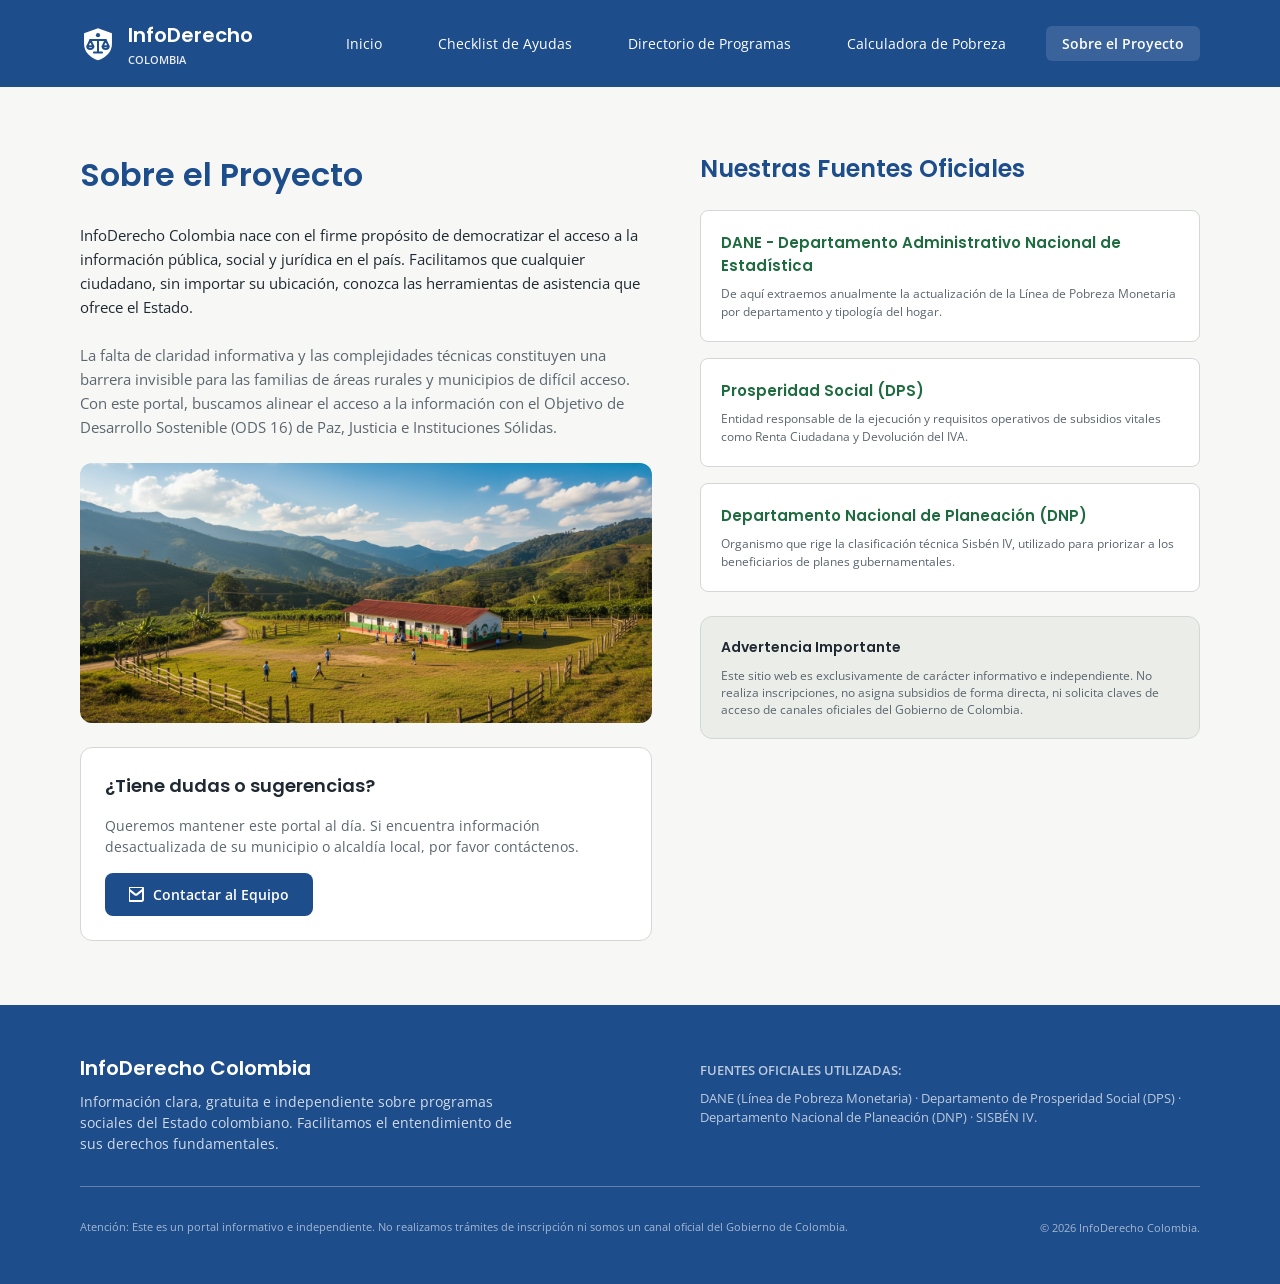
==== pages/acerca.html @ 77977ab5 "Versión inicial del sitio infoDerechoUni Co-Authored-By: Claude Opus 5.5 <noreply@anthropic.com>" ====
<!DOCTYPE html>
<html lang="es">
<head>
  <meta charset="UTF-8">
  <meta name="viewport" content="width=device-width, initial-scale=1">
  <title>Sobre el Proyecto | InfoDerecho Colombia</title>
  <link rel="icon" type="image/svg+xml" href="../assets/logo/favicon.svg">
  <meta name="theme-color" content="#1E4D8C">
  <link rel="preconnect" href="https://fonts.googleapis.com">
  <link rel="preconnect" href="https://fonts.gstatic.com" crossorigin>
  <link rel="stylesheet" href="../css/styles.css">
  <link rel="stylesheet" href="../css/pages.css">
</head>
<body>
  <header class="header">
    <div class="header__bar">
      <a class="logo" href="../index.html">
        <span class="logo__icon"><img src="../assets/logo/logo-mark.svg" alt=""></span>
        <span class="logo__text">
          <span class="logo__name">InfoDerecho</span>
          <span class="logo__sub">COLOMBIA</span>
        </span>
      </a>
      <button class="menu-btn" type="button" aria-label="Abrir menú" aria-expanded="false">
        <img src="../assets/icons/menu.svg" alt="">
      </button>
    </div>
    <nav class="nav" aria-label="Principal">
      <a class="nav__tab" href="../index.html">Inicio</a>
      <a class="nav__tab" href="checklist.html">Checklist de Ayudas</a>
      <a class="nav__tab" href="programas.html">Directorio de Programas</a>
      <a class="nav__tab" href="calculadora.html">Calculadora de Pobreza</a>
      <a class="nav__tab is-active" href="acerca.html" aria-current="page">Sobre el Proyecto</a>
    </nav>
  </header>

  <main>
    <div class="about">
      <div class="about__col">
        <div class="about__text">
          <h1>Sobre el Proyecto</h1>
          <p>InfoDerecho Colombia nace con el firme propósito de democratizar el acceso a la información pública, social y jurídica en el país. Facilitamos que cualquier ciudadano, sin importar su ubicación, conozca las herramientas de asistencia que ofrece el Estado.</p>
          <p>La falta de claridad informativa y las complejidades técnicas constituyen una barrera invisible para las familias de áreas rurales y municipios de difícil acceso. Con este portal, buscamos alinear el acceso a la información con el Objetivo de Desarrollo Sostenible (ODS 16) de Paz, Justicia e Instituciones Sólidas.</p>
        </div>

        <div class="about__image">
          <picture>
            <source media="(min-width: 960px)" srcset="../assets/img/rural-desktop.png">
            <img src="../assets/img/rural-mobile.png" alt="Escuela rural en un paisaje montañoso de Colombia" loading="lazy">
          </picture>
        </div>

        <section class="card contact">
          <h2>¿Tiene dudas o sugerencias?</h2>
          <p>Queremos mantener este portal al día. Si encuentra información desactualizada de su municipio o alcaldía local, por favor contáctenos.</p>
          <a class="btn" href="#"><img src="../assets/icons/mail.svg" alt=""><span>Contactar al Equipo</span></a>
        </section>
      </div>

      <div class="about__col about__col--side">
        <section class="sources">
          <h2>Nuestras Fuentes Oficiales</h2>
          <div class="sources__list">
          <article class="card source">
            <h3>DANE - Departamento Administrativo Nacional de Estadística</h3>
            <p>De aquí extraemos anualmente la actualización de la Línea de Pobreza Monetaria por departamento y tipología del hogar.</p>
          </article>
          <article class="card source">
            <h3>Prosperidad Social (DPS)</h3>
            <p>Entidad responsable de la ejecución y requisitos operativos de subsidios vitales como Renta Ciudadana y Devolución del IVA.</p>
          </article>
          <article class="card source">
            <h3>Departamento Nacional de Planeación (DNP)</h3>
            <p>Organismo que rige la clasificación técnica Sisbén IV, utilizado para priorizar a los beneficiarios de planes gubernamentales.</p>
          </article>
          </div>
        </section>

        <aside class="warning">
          <h3>Advertencia Importante</h3>
          <p>Este sitio web es exclusivamente de carácter informativo e independiente. No realiza inscripciones, no asigna subsidios de forma directa, ni solicita claves de acceso de canales oficiales del Gobierno de Colombia.</p>
        </aside>
      </div>
    </div>
  </main>

  <footer class="footer">
    <div class="footer__top">
      <div class="footer__brand">
        <p class="footer__brand-name">InfoDerecho Colombia</p>
        <p>Información clara, gratuita e independiente sobre programas sociales del Estado colombiano. Facilitamos el entendimiento de sus derechos fundamentales.</p>
      </div>
      <hr class="footer__rule footer__rule--mid">
      <div class="footer__sources">
        <p class="footer__sources-title">FUENTES OFICIALES UTILIZADAS:</p>
        <p>DANE (Línea de Pobreza Monetaria) · Departamento de Prosperidad Social (DPS) · Departamento Nacional de Planeación (DNP) · SISBÉN IV.</p>
      </div>
    </div>
    <hr class="footer__rule">
    <div class="footer__bottom">
      <p class="footer__legal">Atención: Este es un portal informativo e independiente. No realizamos trámites de inscripción ni somos un canal oficial del Gobierno de Colombia.</p>
      <p class="footer__copy">© 2026 InfoDerecho Colombia.</p>
    </div>
  </footer>

  <script src="../js/main.js"></script>
</body>
</html>
---- css/styles.css ----
@import url("https://fonts.googleapis.com/css2?family=Open+Sans:wght@400;600&family=Poppins:wght@600&display=swap");

/* ---------- Tokens (extraídos del Figma) ---------- */
:root {
  /* Paleta oficial, neutra y orientada a la acción */
  --blue: #1e4d8c;
  --blue-soft: #e6eef7;
  --amber: #8a5300;
  --amber-soft: #fdf1dc;
  --green: #1f6b40;
  --green-soft: #e7f3ec;
  --gray-state: #3e4c59;
  --gray-soft: #eef1f4;
  --error: #b3261e; /* solo para errores reales de formulario */
  --bg: #f7f8f5;
  --bg-alt: #ebeee8;
  --border: #d3d8d6;
  --field-border: #7b8794; /* bordes de campos: contraste >= 3:1 */
  --text: #1f2933;
  --muted: #5b6670;
  --white: #fff;

  --font-title: "Poppins", sans-serif;
  --font-body: "Open Sans", sans-serif;

  --gutter: 80px;
  --bp-desktop: 960px;
  --text-scale: 1; /* lo cambia el menú de Accesibilidad */
}

/* ---------- Base ---------- */
*,
*::before,
*::after {
  box-sizing: border-box;
}

body {
  margin: 0;
  background: var(--bg);
  color: var(--text);
  font-family: var(--font-body);
  font-size: calc(14px * var(--text-scale));
  line-height: normal;
  min-height: 100vh;
  display: flex;
  flex-direction: column;
}

main {
  flex: 1;
}

h1, h2, h3, p {
  margin: 0;
}

h1, h2, h3 {
  font-family: var(--font-title);
  font-weight: 600;
}

a {
  color: inherit;
  text-decoration: none;
}

img {
  display: block;
  max-width: 100%;
}

button,
input,
select {
  font: inherit;
  color: inherit;
}

.show-desktop { display: none; }
.d-only { display: none; }
.m-only { display: inline; }

/* ---------- Header ---------- */
.header {
  background: var(--blue);
  color: var(--white);
  padding: 16px;
  position: relative;
}

.header__bar {
  display: flex;
  align-items: center;
  justify-content: space-between;
}

.logo {
  display: flex;
  align-items: center;
  gap: 8px;
}

.logo__icon {
  width: 32px;
  height: 32px;
  display: flex;
  align-items: center;
  justify-content: center;
}

.logo__icon img {
  width: 32px;
  height: 32px;
}

.logo__text {
  display: flex;
  flex-direction: column;
  gap: 2px;
}

.logo__name {
  font-family: var(--font-title);
  font-weight: 600;
  font-size: calc(16px * var(--text-scale));
}

.logo__sub {
  font-size: calc(10px * var(--text-scale));
  opacity: 0.9;
}

.menu-btn {
  background: none;
  border: 1px solid var(--white);
  border-radius: 4px;
  padding: 8px;
  width: 36px;
  height: 36px;
  display: flex;
  align-items: center;
  justify-content: center;
  cursor: pointer;
}

.menu-btn img {
  width: 16px;
  height: 16px;
}

.nav {
  display: none;
  flex-direction: column;
  gap: 4px;
  padding-top: 12px;
}

.nav.is-open {
  display: flex;
}

.nav__tab {
  padding: 10px 16px;
  border-radius: 6px;
  font-size: calc(14px * var(--text-scale));
  color: var(--white);
}

.nav__tab:hover {
  background: rgba(255, 255, 255, 0.08);
}

.nav__tab.is-active {
  background: rgba(255, 255, 255, 0.12);
  font-weight: 600;
}

/* ---------- Buttons ---------- */
.btn {
  display: flex;
  align-items: center;
  justify-content: center;
  gap: 8px;
  padding: 12px 16px;
  border-radius: 8px;
  border: 0;
  background: var(--blue);
  color: var(--white);
  font-weight: 600;
  font-size: calc(14px * var(--text-scale));
  cursor: pointer;
  text-align: center;
  transition: filter 0.15s;
}

.btn:hover {
  filter: brightness(1.08);
}

.btn img {
  width: 14px;
  height: 14px;
}

.btn--outline {
  background: transparent;
  border: 1.5px solid var(--blue);
  color: var(--blue);
}

.btn--outline:hover {
  background: rgba(30, 77, 140, 0.08);
  filter: none;
}

.btn--mini {
  padding: 6px 12px;
  border-radius: 4px;
  font-size: calc(11px * var(--text-scale));
}

.btn--block {
  width: 100%;
}

/* ---------- Footer ---------- */
.footer {
  background: var(--blue);
  color: var(--white);
  padding: 20px;
  display: flex;
  flex-direction: column;
  gap: 16px;
}

.footer__brand .footer__brand-name {
  font-family: var(--font-title);
  font-weight: 600;
  font-size: calc(16px * var(--text-scale));
  opacity: 1;
  margin-top: 0;
}

.footer__brand p {
  font-size: calc(12px * var(--text-scale));
  opacity: 0.8;
  margin-top: 4px;
}

.footer__top {
  display: flex;
  flex-direction: column;
  gap: 16px;
}

.footer__rule {
  height: 1px;
  background: rgba(255, 255, 255, 0.3);
  border: 0;
  width: 100%;
  margin: 0;
}

.footer__sources-title {
  font-size: calc(11px * var(--text-scale));
  font-weight: 600;
}

.footer__sources p {
  font-size: calc(11px * var(--text-scale));
  opacity: 0.7;
  margin-top: 6px;
}

.footer__legal {
  font-size: calc(10px * var(--text-scale));
  line-height: 1.4;
  opacity: 0.6;
}

.footer__copy {
  display: none;
}

/* ---------- Cards / forms (compartido) ---------- */
.card {
  background: var(--white);
  border: 1px solid var(--border);
  border-radius: 8px;
}

.field {
  display: flex;
  flex-direction: column;
  gap: 6px;
}

.field__label {
  font-size: calc(12px * var(--text-scale));
  font-weight: 600;
}

.field__hint {
  font-size: calc(11px * var(--text-scale));
  color: var(--muted);
}

.control {
  display: flex;
  align-items: center;
  gap: 8px;
  width: 100%;
  background: var(--bg);
  border: 1px solid var(--field-border);
  border-radius: 6px;
  padding: 12px;
  font-size: calc(13px * var(--text-scale));
}

.control:focus-within {
  outline: 2px solid var(--blue);
  outline-offset: 1px;
}

.control input,
.control select {
  flex: 1;
  min-width: 0;
  border: 0;
  background: transparent;
  outline: 0;
  padding: 0;
  font-size: inherit;
}

.control select {
  appearance: none;
  -webkit-appearance: none;
  cursor: pointer;
}

.control__prefix {
  font-weight: 600;
  color: var(--muted);
}

.control--select {
  position: relative;
}

.control--select::after {
  content: "";
  width: 14px;
  height: 14px;
  background: url("../assets/icons/chevron-down.svg") center / contain no-repeat;
  pointer-events: none;
}

.notice {
  display: flex;
  gap: 10px;
  align-items: flex-start;
  background: var(--bg-alt);
  border-radius: 8px;
  padding: 12px;
  color: var(--muted);
  font-size: calc(11px * var(--text-scale));
  line-height: 1.4;
}

.notice img {
  width: 18px;
  height: 18px;
  flex-shrink: 0;
}

/* ================= DESKTOP ================= */
@media (min-width: 960px) {
  .show-desktop { display: block; }
  .d-only { display: inline; }
  .m-only { display: none; }

  .header {
    padding: 20px var(--gutter);
  }

  .header__bar {
    flex: 1;
  }

  .header {
    display: flex;
    align-items: center;
    justify-content: space-between;
  }

  .logo {
    gap: 12px;
  }

  .logo__icon {
    width: 36px;
    height: 36px;
  }

  .logo__icon img {
    width: 36px;
    height: 36px;
  }

  .logo__name {
    font-size: calc(20px * var(--text-scale));
  }

  .logo__sub {
    font-size: calc(11px * var(--text-scale));
    font-weight: 600;
  }

  .menu-btn {
    display: none;
  }

  .nav,
  .nav.is-open {
    display: flex;
    flex-direction: row;
    align-items: center;
    gap: 24px;
    padding-top: 0;
  }

  .nav__tab {
    padding: 8px 16px;
  }

  .footer {
    padding: 48px var(--gutter);
    gap: 32px;
  }

  .footer__top {
    flex-direction: row;
    justify-content: space-between;
    align-items: flex-start;
  }

  .footer__brand {
    width: 450px;
  }

  .footer__brand .footer__brand-name {
    font-size: calc(20px * var(--text-scale));
  }

  .footer__brand p {
    font-size: calc(14px * var(--text-scale));
    line-height: 1.5;
    margin-top: 8px;
  }

  .footer__sources {
    width: 500px;
  }

  .footer__sources-title {
    font-size: calc(12px * var(--text-scale));
  }

  .footer__sources p {
    font-size: calc(13px * var(--text-scale));
    line-height: 1.5;
    margin-top: 8px;
  }

  .footer__rule--mid {
    display: none;
  }

  .footer__bottom {
    display: flex;
    justify-content: space-between;
    align-items: center;
  }

  .footer__legal {
    width: 800px;
    font-size: calc(11px * var(--text-scale));
    line-height: 1.5;
  }

  .footer__copy {
    display: block;
    font-size: calc(11px * var(--text-scale));
    opacity: 0.6;
  }

  .btn {
    padding: 12px 24px;
  }

  .btn img {
    width: 16px;
    height: 16px;
  }

  .btn--mini {
    padding: 8px 16px;
    border-radius: 6px;
    font-size: calc(12px * var(--text-scale));
  }

  .control {
    padding: 14px;
    font-size: calc(14px * var(--text-scale));
  }

  .field {
    gap: 8px;
  }

  .field__label {
    font-size: calc(14px * var(--text-scale));
  }

  .notice {
    padding: 16px;
    gap: 12px;
    font-size: calc(12px * var(--text-scale));
    line-height: 1.5;
  }

  .notice img {
    width: 20px;
    height: 20px;
  }
}

/* ---------- Index de una sola página (todas las secciones) ---------- */
html {
  scroll-behavior: smooth;
}

.header--sticky {
  position: sticky;
  top: 0;
  z-index: 50;
}

.section {
  scroll-margin-top: 72px; /* alto aproximado del header fijo */
}

@media (min-width: 960px) {
  .section {
    scroll-margin-top: 80px;
  }
}

@media (prefers-reduced-motion: reduce) {
  html {
    scroll-behavior: auto;
  }
}

/* ---------- Menú de Accesibilidad ---------- */
.sr-only {
  position: absolute;
  width: 1px;
  height: 1px;
  margin: -1px;
  padding: 0;
  overflow: hidden;
  clip: rect(0, 0, 0, 0);
  white-space: nowrap;
  border: 0;
}

.a11y {
  position: absolute;
  top: 16px;
  right: 60px; /* a la izquierda del botón de menú móvil */
}

.a11y__toggle {
  display: flex;
  align-items: center;
  gap: 4px;
  height: 36px;
  padding: 0 8px;
  background: none;
  border: 1px solid var(--white);
  border-radius: 4px;
  color: var(--white);
  cursor: pointer;
}

.a11y__toggle:hover {
  background: rgba(255, 255, 255, 0.1);
}

.a11y__toggle svg {
  width: 20px;
  height: 20px;
  flex-shrink: 0;
}

.a11y__label {
  display: none;
  font-size: 13px;
  font-weight: 600;
}

.a11y__chevron {
  transition: transform 0.15s;
}

.a11y__toggle[aria-expanded="true"] .a11y__chevron {
  transform: rotate(180deg);
}

.a11y__menu {
  position: absolute;
  right: 0;
  top: calc(100% + 12px);
  z-index: 60;
  min-width: 230px;
  padding: 8px 0;
  background: #1f2933;
  color: var(--white);
  border-radius: 6px;
  box-shadow: 0 8px 24px rgba(0, 0, 0, 0.25);
}

.a11y__menu[hidden] {
  display: none;
}

.a11y__menu::before {
  content: "";
  position: absolute;
  top: -6px;
  right: 20px;
  width: 12px;
  height: 12px;
  background: #1f2933;
  transform: rotate(45deg);
}

.a11y__item {
  position: relative;
  display: flex;
  align-items: center;
  gap: 12px;
  width: 100%;
  padding: 12px 20px;
  background: none;
  border: 0;
  color: inherit;
  font-size: 15px;
  text-align: left;
  cursor: pointer;
}

.a11y__item svg {
  width: 22px;
  height: 22px;
  flex-shrink: 0;
}

.a11y__item:hover {
  background: rgba(255, 255, 255, 0.1);
}

.a11y__item:focus-visible,
.a11y__toggle:focus-visible {
  outline: 2px dashed var(--white);
  outline-offset: 2px;
}

.a11y__item[aria-disabled="true"] {
  opacity: 0.4;
  cursor: not-allowed;
}

.a11y__item[aria-pressed="true"] {
  font-weight: 600;
}

.a11y__item[aria-pressed="true"]::after {
  content: "\2713";
  margin-left: auto;
}

@media (min-width: 480px) {
  .a11y__label {
    display: inline;
  }
  .a11y__toggle {
    padding: 0 12px;
  }
}

@media (min-width: 960px) {
  .header {
    gap: 24px;
  }
  .a11y {
    position: relative;
    top: auto;
    right: auto;
    margin-left: 24px;
  }
  .a11y__toggle {
    border-radius: 999px;
    padding: 0 16px;
  }
  .a11y__label {
    font-size: 14px;
  }
}

/* ---------- Alto contraste ---------- */
html.high-contrast {
  --bg: #000;
  --bg-alt: #000;
  --border: #fff;
  --text: #fff;
  --muted: #fff;
  --blue: #ffd400;
  --amber: #ffd400;
  --green: #ffd400;
  --green-soft: #000;
  --blue-soft: #000;
  --amber-soft: #000;
  --gray-soft: #000;
  --gray-state: #fff;
  --field-border: #fff;
  --white: #000;
}

.high-contrast .header,
.high-contrast .hero,
.high-contrast .search,
.high-contrast .footer {
  background: #000;
  color: #fff;
}

.high-contrast .header {
  border-bottom: 2px solid #fff;
}

.high-contrast .footer,
.high-contrast .hero,
.high-contrast .search {
  border-top: 2px solid #fff;
}

.high-contrast .nav__tab,
.high-contrast .a11y__toggle,
.high-contrast .menu-btn {
  color: #fff;
  border-color: #fff;
}

.high-contrast .nav__tab.is-active {
  background: transparent;
  text-decoration: underline;
  text-underline-offset: 6px;
  text-decoration-thickness: 2px;
}

.high-contrast .trust,
.high-contrast .result--warn,
.high-contrast .program__req,
.high-contrast .notice,
.high-contrast .warning {
  background: #000;
  border: 1px solid #fff;
}

.high-contrast .result--warn {
  border: 1.5px solid #ffd400;
}

.high-contrast .a11y__menu {
  background: #000;
  color: #fff;
  border: 2px solid #fff;
}

.high-contrast .a11y__menu::before {
  background: #000;
  border-top: 2px solid #fff;
  border-left: 2px solid #fff;
}

.high-contrast .a11y__item:hover,
.high-contrast .a11y__toggle:hover {
  background: #333;
}

.high-contrast .progress__track {
  background: #555;
}

.high-contrast .chip.is-active {
  color: #000;
}

.high-contrast img[src*="icons/"],
.high-contrast .control--select::after {
  filter: brightness(0) invert(1);
}

.high-contrast .btn img {
  filter: brightness(0);
}

.high-contrast .hero .btn {
  background: #ffd400;
  color: #000;
}

.high-contrast .btn--outline {
  color: #ffd400;
  border-color: #ffd400;
}

.high-contrast :focus-visible {
  outline: 3px solid #ffd400;
  outline-offset: 2px;
}
---- css/pages.css ----
/* Estilos específicos de cada pantalla. Mobile first; desktop a partir de 960px. */

/* ---------- Inicio ---------- */
.hero {
  background: var(--blue);
  color: var(--white);
  padding: 20px;
  display: flex;
  flex-direction: column;
  gap: 16px;
}

.hero__content {
  display: flex;
  flex-direction: column;
  gap: 16px;
}

/* Sobre el fondo azul, el botón principal se invierte: blanco con texto azul */
.hero .btn {
  background: var(--white);
  color: var(--blue);
}

.form__grid {
  display: flex;
  flex-direction: column;
  gap: 16px;
}

.hero h1 {
  font-size: calc(24px * var(--text-scale));
  line-height: 1.2;
}

.hero p {
  font-size: calc(14px * var(--text-scale));
  line-height: 1.5;
  opacity: 0.9;
}

.hero__image-box {
  height: 160px;
  margin: 0 -20px -20px;
}

.hero__image-box img {
  width: 100%;
  height: 100%;
  object-fit: cover;
}

.shortcuts {
  display: flex;
  flex-direction: column;
  gap: 12px;
  padding: 16px;
}

.shortcuts h2,
.features h2 {
  font-size: calc(16px * var(--text-scale));
}

.features {
  display: flex;
  flex-direction: column;
  gap: 16px;
  padding: 16px;
}

.features__row {
  display: flex;
  flex-direction: column;
  gap: 16px;
}

.feature {
  display: grid;
  grid-template-columns: 24px 1fr;
  column-gap: 12px;
  row-gap: 4px;
  align-items: start;
  padding: 12px;
}

.feature__head {
  display: contents;
}

.feature h3 {
  grid-column: 2;
}

.feature p {
  grid-column: 2;
}

.feature__icon {
  grid-row: 1 / 3;
  width: 24px;
  height: 24px;
  flex-shrink: 0;
  display: flex;
  align-items: center;
  justify-content: center;
}

.feature__icon img {
  width: 22px;
  height: 22px;
}

.feature h3 {
  font-size: calc(14px * var(--text-scale));
}

.feature p {
  font-size: calc(12px * var(--text-scale));
  color: var(--muted);
}

.trust {
  background: var(--bg-alt);
  display: flex;
  gap: 12px;
  align-items: center;
  padding: 16px;
}

.trust__icon {
  width: 32px;
  height: 32px;
  flex-shrink: 0;
}

.trust__icon img {
  width: 29px;
  height: 29px;
}

.trust h3 {
  font-size: calc(12px * var(--text-scale));
  color: var(--blue);
}

.trust p {
  font-size: calc(11px * var(--text-scale));
  color: var(--muted);
  margin-top: 2px;
}

/* ---------- Checklist / Calculadora (layout común) ---------- */
.page {
  display: flex;
  flex-direction: column;
  gap: 20px;
  padding: 16px;
}

.page__intro h1 {
  font-size: calc(18px * var(--text-scale));
  color: var(--blue);
}

.page__intro p {
  font-size: calc(13px * var(--text-scale));
  line-height: 1.4;
  color: var(--muted);
  margin-top: 8px;
}

.page__card {
  display: flex;
  flex-direction: column;
  gap: 20px;
  width: 100%;
}

.divider {
  display: none;
}

.btn--next img {
  order: -1;
}

.progress {
  display: flex;
  flex-direction: column;
  gap: 8px;
}

.progress__row {
  display: flex;
  justify-content: space-between;
  font-size: calc(12px * var(--text-scale));
  color: var(--muted);
}

.progress__row strong {
  color: var(--green);
  font-weight: 600;
}

.progress__track {
  height: 8px;
  border-radius: 4px;
  background: var(--border);
  overflow: hidden;
}

.progress__fill {
  height: 100%;
  background: var(--green);
  width: 50%;
}

.form {
  padding: 16px;
  display: flex;
  flex-direction: column;
  gap: 16px;
}

.form__title {
  font-size: calc(14px * var(--text-scale));
}

.form__actions {
  display: flex;
  flex-direction: column;
  gap: 10px;
}

.form__actions .btn--next {
  order: -1;
}

.result {
  background: var(--green-soft);
  border: 1.5px solid var(--green);
  border-radius: 8px;
  padding: 16px;
  display: flex;
  flex-direction: column;
  gap: 14px;
}

.result[hidden] {
  display: none;
}

.result--warn {
  background: var(--amber-soft);
  border-color: var(--amber);
}

.result--warn .result__title,
.result--warn .result__amount {
  color: var(--amber);
}

.result__header {
  display: flex;
  align-items: center;
  gap: 8px;
}

.result__header img {
  width: 18px;
  height: 18px;
}

.result__title {
  font-size: calc(14px * var(--text-scale));
  color: var(--green);
}

.result__label {
  font-size: calc(12px * var(--text-scale));
  color: var(--muted);
}

.result__amount {
  font-family: var(--font-title);
  font-weight: 600;
  font-size: calc(28px * var(--text-scale));
  color: var(--green);
  margin-top: 4px;
}

.result__rule {
  height: 1px;
  background: var(--border);
  border: 0;
  margin: 0;
}

.result__msg h3 {
  font-size: calc(13px * var(--text-scale));
}

.result__msg p {
  font-size: calc(12px * var(--text-scale));
  line-height: 1.4;
  color: var(--muted);
  margin-top: 6px;
}

.result__list {
  margin: 0;
  padding-left: 18px;
  font-size: calc(12px * var(--text-scale));
  line-height: 1.6;
  color: var(--text);
}

/* ---------- Directorio ---------- */
.search {
  background: var(--blue);
  color: var(--white);
  padding: 16px;
  display: flex;
  flex-direction: column;
  gap: 12px;
}

.search h1 {
  font-size: calc(18px * var(--text-scale));
}

.search__controls {
  display: flex;
  flex-direction: column;
  gap: 12px;
}

.search__intro {
  display: none;
  font-size: calc(15px * var(--text-scale));
  opacity: 0.9;
}

.search__bar {
  display: flex;
  align-items: center;
  gap: 8px;
  background: var(--white);
  color: var(--text);
  border-radius: 6px;
  padding: 12px;
}

.search__bar img {
  width: 16px;
  height: 16px;
  flex-shrink: 0;
}

.search__bar input {
  flex: 1;
  min-width: 0;
  border: 0;
  outline: 0;
  background: transparent;
  font-size: calc(13px * var(--text-scale));
}

.chips {
  display: flex;
  gap: 8px;
  overflow-x: auto;
}

.chip {
  flex-shrink: 0;
  border: 1px solid var(--border);
  background: var(--white);
  color: var(--text);
  border-radius: 16px;
  padding: 6px 12px;
  font-size: calc(11px * var(--text-scale));
  cursor: pointer;
  white-space: nowrap;
}

.chip.is-active {
  background: var(--green);
  border-color: var(--green);
  color: var(--white);
  font-weight: 600;
}

.programs {
  display: flex;
  flex-direction: column;
  gap: 14px;
  padding: 16px;
}

.program {
  display: flex;
  flex-direction: column;
  gap: 10px;
  padding: 14px;
  border-radius: 10px;
  align-self: start;
  width: 100%;
}

.program[hidden] {
  display: none;
}

.program h2 {
  font-size: calc(14px * var(--text-scale));
  color: var(--blue);
}

.program__entity {
  font-size: calc(11px * var(--text-scale));
  font-weight: 600;
  color: var(--green);
  text-transform: uppercase;
  margin-top: 2px;
}

.program__desc {
  font-size: calc(12px * var(--text-scale));
  line-height: 1.4;
}

.program__req {
  display: flex;
  gap: 8px;
  align-items: flex-start;
  background: var(--bg);
  border-radius: 6px;
  padding: 8px;
  font-size: calc(11px * var(--text-scale));
  color: var(--muted);
}

.program__req img {
  width: 14px;
  height: 14px;
  flex-shrink: 0;
}

.program__actions {
  display: flex;
  align-items: center;
  justify-content: space-between;
  padding-top: 4px;
  font-size: calc(11px * var(--text-scale));
  color: var(--muted);
}

.programs__empty {
  font-size: calc(13px * var(--text-scale));
  color: var(--muted);
  text-align: center;
  padding: 24px 0;
}

/* ---------- Acerca de ---------- */
.about {
  display: flex;
  flex-direction: column;
  gap: 20px;
  padding: 16px;
}

.about__col {
  display: contents;
}

.about__text { order: 1; display: flex; flex-direction: column; gap: 12px; }
.about__image { order: 2; }
.sources { order: 3; }
.warning { order: 4; }
.contact { order: 5; }

.about h1 {
  font-size: calc(18px * var(--text-scale));
  color: var(--blue);
}

.about__text p {
  font-size: calc(13px * var(--text-scale));
  line-height: 1.5;
}

.about__text p + p {
  color: var(--muted);
  margin-top: 12px;
}

.about__image {
  height: 140px;
  border-radius: 8px;
  overflow: hidden;
}

.about__image img {
  width: 100%;
  height: 100%;
  object-fit: cover;
}

.sources h2 {
  font-size: calc(16px * var(--text-scale));
  color: var(--blue);
}

.sources__list {
  display: flex;
  flex-direction: column;
  gap: 12px;
  margin-top: 12px;
}

.source {
  padding: 12px;
  display: flex;
  flex-direction: column;
  gap: 6px;
}

.source h3 {
  font-size: calc(12px * var(--text-scale));
  color: var(--green);
}

.source p {
  font-size: calc(11px * var(--text-scale));
  line-height: 1.4;
  color: var(--muted);
}

.warning {
  background: var(--bg-alt);
  border: 1px solid var(--border);
  border-radius: 8px;
  padding: 14px;
  display: flex;
  flex-direction: column;
  gap: 8px;
}

.warning h3 {
  font-size: calc(13px * var(--text-scale));
}

.warning p {
  font-size: calc(12px * var(--text-scale));
  line-height: 1.4;
  color: var(--muted);
}

.contact {
  padding: 16px;
  display: flex;
  flex-direction: column;
  gap: 10px;
}

.contact h2 {
  font-size: calc(14px * var(--text-scale));
}

.contact p {
  font-size: calc(12px * var(--text-scale));
  color: var(--muted);
}

/* ================= DESKTOP ================= */
@media (min-width: 960px) {
  /* Inicio */
  .hero {
    flex-direction: row;
    align-items: center;
    gap: 48px;
    padding: 64px var(--gutter);
  }

  .hero__content {
    flex: 1;
    display: flex;
    flex-direction: column;
    gap: 24px;
  }

  .hero h1 {
    font-size: calc(40px * var(--text-scale));
  }

  .hero p {
    font-size: calc(18px * var(--text-scale));
    line-height: 1.6;
  }

  .hero__ctas {
    display: flex;
    gap: 12px;
  }

  .hero__ctas .btn {
    padding: 14px 20px;
    white-space: nowrap;
  }

  .hero__ctas .btn {
    font-size: calc(15px * var(--text-scale));
    gap: 10px;
  }

  .hero__ctas .btn img {
    width: 16px;
    height: 16px;
  }

  .hero__image-box {
    flex-shrink: 0;
    width: 400px;
    height: 222px;
    margin: 0;
    border-radius: 12px;
    overflow: hidden;
  }

  .shortcuts {
    display: none;
  }

  .hero__image-box img {
    width: 100%;
    height: 100%;
    object-fit: cover;
  }

  .features {
    padding: 80px var(--gutter);
    gap: 40px;
  }

  .features h2 {
    font-size: calc(28px * var(--text-scale));
    text-align: center;
  }

  .features__row {
    flex-direction: row;
    gap: 24px;
  }

  .feature {
    display: flex;
    flex: 1;
    flex-direction: column;
    gap: 16px;
    padding: 24px;
    border-radius: 12px;
  }

  .feature__head {
    display: flex;
    align-items: center;
    gap: 12px;
  }

  .feature h3,
  .feature p {
    grid-column: auto;
  }

  .feature__icon {
    grid-row: auto;
    width: auto;
    height: auto;
    padding: 12px;
    border-radius: 8px;
    background: var(--green-soft);
  }

  .feature__icon img {
    width: 24px;
    height: 24px;
  }

  .feature h3 {
    font-size: calc(18px * var(--text-scale));
  }

  .feature p {
    font-size: calc(14px * var(--text-scale));
    line-height: 1.6;
    margin-top: 0;
  }

  .trust {
    background: var(--bg-alt);
    padding: 32px var(--gutter);
    gap: 24px;
  }

  .trust__icon {
    width: 40px;
    height: 40px;
    display: flex;
    align-items: center;
    justify-content: center;
  }

  .trust__icon img {
    width: 32px;
    height: 32px;
  }

  .trust h3 {
    font-size: calc(16px * var(--text-scale));
  }

  .trust p {
    font-size: calc(13px * var(--text-scale));
    margin-top: 4px;
  }

  /* Checklist / Calculadora */
  .page {
    align-items: center;
    padding: 64px var(--gutter);
    gap: 32px;
  }

  .page__intro {
    width: 720px;
    max-width: 100%;
    text-align: center;
  }

  .page__intro h1 {
    font-size: calc(32px * var(--text-scale));
  }

  .page__intro p {
    font-size: calc(15px * var(--text-scale));
    line-height: 1.6;
    margin-top: 12px;
  }

  .page__card {
    width: 720px;
    max-width: 100%;
    padding: 40px;
    border-radius: 12px;
    gap: 24px;
    background: var(--white);
    border: 1px solid var(--border);
  }

  .page__card .form {
    background: none;
    border: 0;
    border-radius: 0;
  }

  .form__title--step {
    display: none;
  }

  .field__hint {
    display: none;
  }

  .btn--next img {
    order: 0;
  }

  .progress {
    gap: 10px;
  }

  .progress__row {
    font-size: calc(14px * var(--text-scale));
  }

  .progress__track {
    height: 10px;
    border-radius: 5px;
    background: var(--bg-alt);
  }

  .divider {
    display: block;
    height: 1px;
    background: var(--border);
    border: 0;
    margin: 0;
    width: 100%;
  }

  .form {
    padding: 0;
    gap: 24px;
  }

  .form__title {
    font-size: calc(18px * var(--text-scale));
  }

  .form__grid {
    display: grid;
    grid-template-columns: 1fr 1fr;
    gap: 24px;
  }

  .form__actions {
    flex-direction: row;
    justify-content: flex-end;
    gap: 16px;
  }

  .form__actions .btn--next {
    order: 0;
  }

  .form__actions .btn {
    padding: 12px 24px;
  }

  .result {
    gap: 16px;
    padding: 24px;
  }

  .result__header img {
    width: 20px;
    height: 20px;
  }

  .result__header {
    gap: 10px;
  }

  .result__title {
    font-size: calc(15px * var(--text-scale));
  }

  .result__label {
    font-size: calc(13px * var(--text-scale));
  }

  .result__msg h3 {
    font-size: calc(14px * var(--text-scale));
  }

  .result__msg p {
    font-size: calc(13px * var(--text-scale));
    line-height: 1.5;
  }

  .result__msg {
    display: flex;
    flex-direction: column;
    gap: 8px;
  }

  .result__msg p {
    margin-top: 0;
  }

  /* Directorio */
  .search {
    padding: 48px var(--gutter);
    gap: 20px;
  }

  .search h1 {
    font-size: calc(32px * var(--text-scale));
  }

  .search__controls {
  display: flex;
  flex-direction: column;
  gap: 12px;
}

.search__intro {
    display: block;
    margin-top: -12px;
  }

  .search__controls {
    flex-direction: row;
    align-items: center;
    gap: 16px;
  }

  .program__entity {
    text-transform: none;
  }

  .search__bar {
    flex: 1;
    border-radius: 8px;
    padding: 14px;
    gap: 12px;
  }

  .search__bar img {
    width: 18px;
    height: 18px;
  }

  .search__bar input {
    font-size: calc(14px * var(--text-scale));
  }

  .chips {
    overflow: visible;
  }

  .chip {
    padding: 12px 20px;
    border-radius: 20px;
    font-size: calc(13px * var(--text-scale));
  }

  .programs {
    display: grid;
    grid-template-columns: repeat(3, minmax(0, 1fr));
    gap: 24px;
    padding: 48px var(--gutter);
    align-items: start;
  }

  .programs__empty {
    grid-column: 1 / -1;
  }

  .program {
    padding: 24px;
    gap: 16px;
    border-radius: 12px;
  }

  .program h2 {
    font-size: calc(16px * var(--text-scale));
  }

  .program__entity {
    margin-top: 6px;
  }

  .program__desc {
    font-size: calc(13px * var(--text-scale));
    line-height: 1.5;
  }

  .program__req {
    padding: 12px;
    gap: 10px;
    border-radius: 8px;
    font-size: calc(12px * var(--text-scale));
    line-height: 1.4;
  }

  .program__req img {
    width: 16px;
    height: 16px;
  }

  .program__actions {
    padding-top: 8px;
    font-size: calc(12px * var(--text-scale));
  }

  /* Acerca de */
  .about {
    flex-direction: row;
    align-items: flex-start;
    gap: 48px;
    padding: 64px var(--gutter);
  }

  .about__col {
    display: flex;
    flex-direction: column;
    flex: 1;
    min-width: 0;
    gap: 24px;
  }

  .about__text,
  .about__image,
  .sources,
  .warning,
  .contact {
    order: 0;
  }

  .about__col--side {
    flex: none;
    width: 500px;
  }

  .about h1 {
    font-size: calc(32px * var(--text-scale));
  }

  .about__text {
    gap: 24px;
  }

  .about__text p {
    font-size: calc(15px * var(--text-scale));
    line-height: 1.6;
  }

  .about__text p + p {
    margin-top: 0;
  }

  .about__image {
    height: 260px;
    border-radius: 12px;
  }

  .sources h2 {
    font-size: calc(24px * var(--text-scale));
  }

  .sources__list {
    gap: 16px;
    margin-top: 24px;
  }

  .source {
    padding: 20px;
    gap: 8px;
  }

  .source h3 {
    font-size: calc(15px * var(--text-scale));
  }

  .source p {
    font-size: calc(12px * var(--text-scale));
    line-height: 1.5;
  }

  .warning {
    padding: 20px;
    border-radius: 12px;
    gap: 10px;
  }

  .warning h3 {
    font-size: calc(14px * var(--text-scale));
  }

  .contact {
    padding: 24px;
    border-radius: 12px;
    gap: 16px;
  }

  .contact h2 {
    font-size: calc(18px * var(--text-scale));
  }

  .contact p {
    font-size: calc(14px * var(--text-scale));
    line-height: 1.5;
  }

  .contact .btn {
    align-self: flex-start;
    padding: 12px 24px;
  }
}
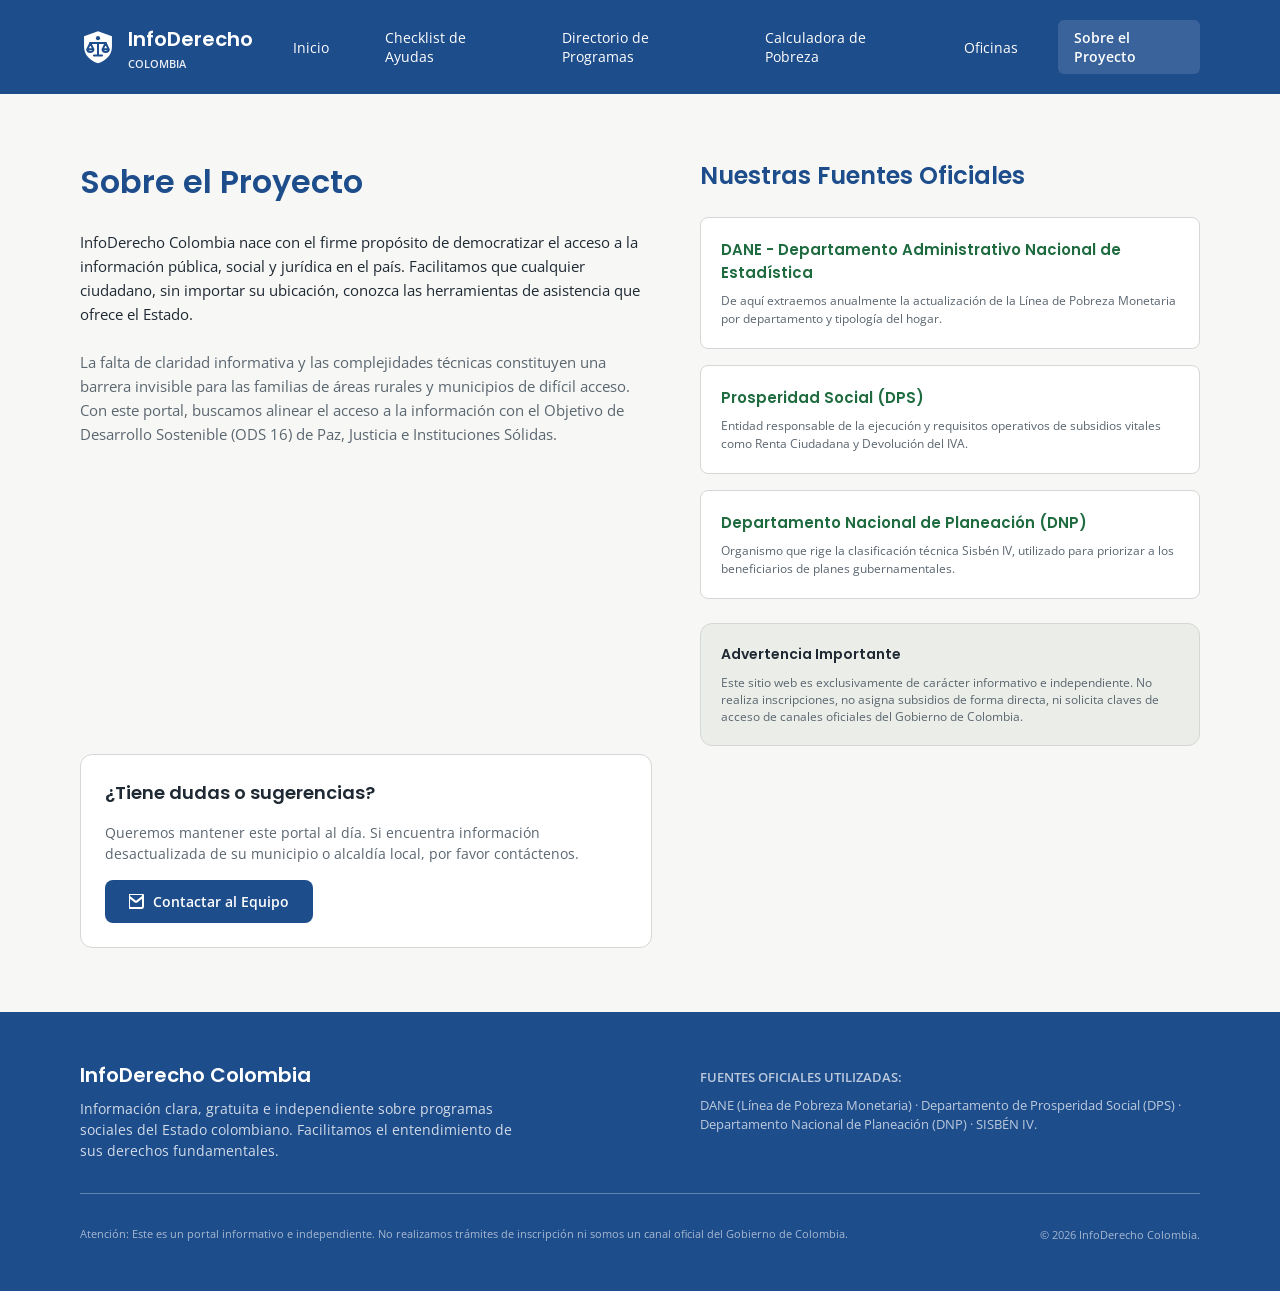
==== commit a66e5b77: "Agregar mapa de oficinas de atención y limpiar main.js - Nueva página pages/oficinas.html con Google" ====
--- a/pages/acerca.html
+++ b/pages/acerca.html
@@ -30,6 +30,7 @@
       <a class="nav__tab" href="checklist.html">Checklist de Ayudas</a>
       <a class="nav__tab" href="programas.html">Directorio de Programas</a>
       <a class="nav__tab" href="calculadora.html">Calculadora de Pobreza</a>
+      <a class="nav__tab" href="oficinas.html">Oficinas</a>
       <a class="nav__tab is-active" href="acerca.html" aria-current="page">Sobre el Proyecto</a>
     </nav>
   </header>
--- a/css/pages.css
+++ b/css/pages.css
@@ -1081,3 +1081,199 @@
     padding: 12px 24px;
   }
 }
+
+/* ---------- Oficinas de atención ---------- */
+.offices {
+  display: flex;
+  flex-direction: column;
+  gap: 16px;
+  padding: 16px;
+}
+
+.offices__map {
+  overflow: hidden;
+  border-radius: 10px;
+}
+
+.offices__map iframe {
+  display: block;
+  width: 100%;
+  height: 320px;
+  border: 0;
+}
+
+.offices__map-label {
+  padding: 10px 14px;
+  font-size: calc(12px * var(--text-scale));
+  font-weight: 600;
+  color: var(--blue);
+  border-top: 1px solid var(--border);
+}
+
+.offices__side {
+  display: flex;
+  flex-direction: column;
+  gap: 16px;
+  min-width: 0;
+}
+
+.offices__finder {
+  display: flex;
+  flex-direction: column;
+  gap: 12px;
+  padding: 14px;
+  border-radius: 10px;
+}
+
+.offices__finder h2 {
+  font-size: calc(15px * var(--text-scale));
+  color: var(--blue);
+}
+
+.offices__finder > p {
+  font-size: calc(12px * var(--text-scale));
+  line-height: 1.4;
+  color: var(--muted);
+}
+
+.offices__list {
+  list-style: none;
+  margin: 0;
+  padding: 0;
+  display: flex;
+  flex-direction: column;
+  gap: 12px;
+}
+
+.office {
+  display: flex;
+  flex-direction: column;
+  gap: 8px;
+  padding: 14px;
+  border-radius: 10px;
+}
+
+.office[hidden] {
+  display: none;
+}
+
+.office.is-selected {
+  border-color: var(--blue);
+  box-shadow: inset 0 0 0 1px var(--blue);
+}
+
+.office h2 {
+  font-size: calc(14px * var(--text-scale));
+  color: var(--blue);
+}
+
+.office__entity {
+  font-size: calc(11px * var(--text-scale));
+  font-weight: 600;
+  color: var(--green);
+}
+
+.office__line {
+  display: flex;
+  gap: 8px;
+  align-items: flex-start;
+  font-size: calc(12px * var(--text-scale));
+  line-height: 1.4;
+}
+
+.office__line img {
+  width: 14px;
+  height: 14px;
+  flex-shrink: 0;
+  margin-top: 2px;
+}
+
+.office__meta {
+  font-size: calc(11px * var(--text-scale));
+  line-height: 1.4;
+  color: var(--muted);
+}
+
+.office__actions {
+  display: flex;
+  flex-wrap: wrap;
+  gap: 8px;
+  padding-top: 4px;
+}
+
+.high-contrast .office.is-selected {
+  border-color: #ffd400;
+  box-shadow: inset 0 0 0 1px #ffd400;
+}
+
+.high-contrast .offices__map-label,
+.high-contrast .offices__finder h2,
+.high-contrast .office h2 {
+  color: #fff;
+}
+
+@media (min-width: 960px) {
+  .offices {
+    display: grid;
+    grid-template-columns: minmax(0, 1fr) minmax(0, 1.4fr);
+    gap: 32px;
+    padding: 48px var(--gutter);
+    align-items: start;
+  }
+
+  .offices__map {
+    grid-column: 2;
+    grid-row: 1;
+    position: sticky;
+    top: 24px;
+    border-radius: 12px;
+  }
+
+  .offices__map iframe {
+    height: 560px;
+  }
+
+  .offices__map-label {
+    padding: 14px 20px;
+    font-size: calc(13px * var(--text-scale));
+  }
+
+  .offices__side {
+    grid-column: 1;
+    grid-row: 1;
+    gap: 24px;
+  }
+
+  .offices__finder {
+    padding: 24px;
+    gap: 16px;
+    border-radius: 12px;
+  }
+
+  .offices__finder h2 {
+    font-size: calc(18px * var(--text-scale));
+  }
+
+  .offices__finder > p {
+    font-size: calc(13px * var(--text-scale));
+  }
+
+  .office {
+    padding: 20px;
+    gap: 10px;
+    border-radius: 12px;
+  }
+
+  .office h2 {
+    font-size: calc(16px * var(--text-scale));
+  }
+
+  .office__entity,
+  .office__meta {
+    font-size: calc(12px * var(--text-scale));
+  }
+
+  .office__line {
+    font-size: calc(13px * var(--text-scale));
+  }
+}
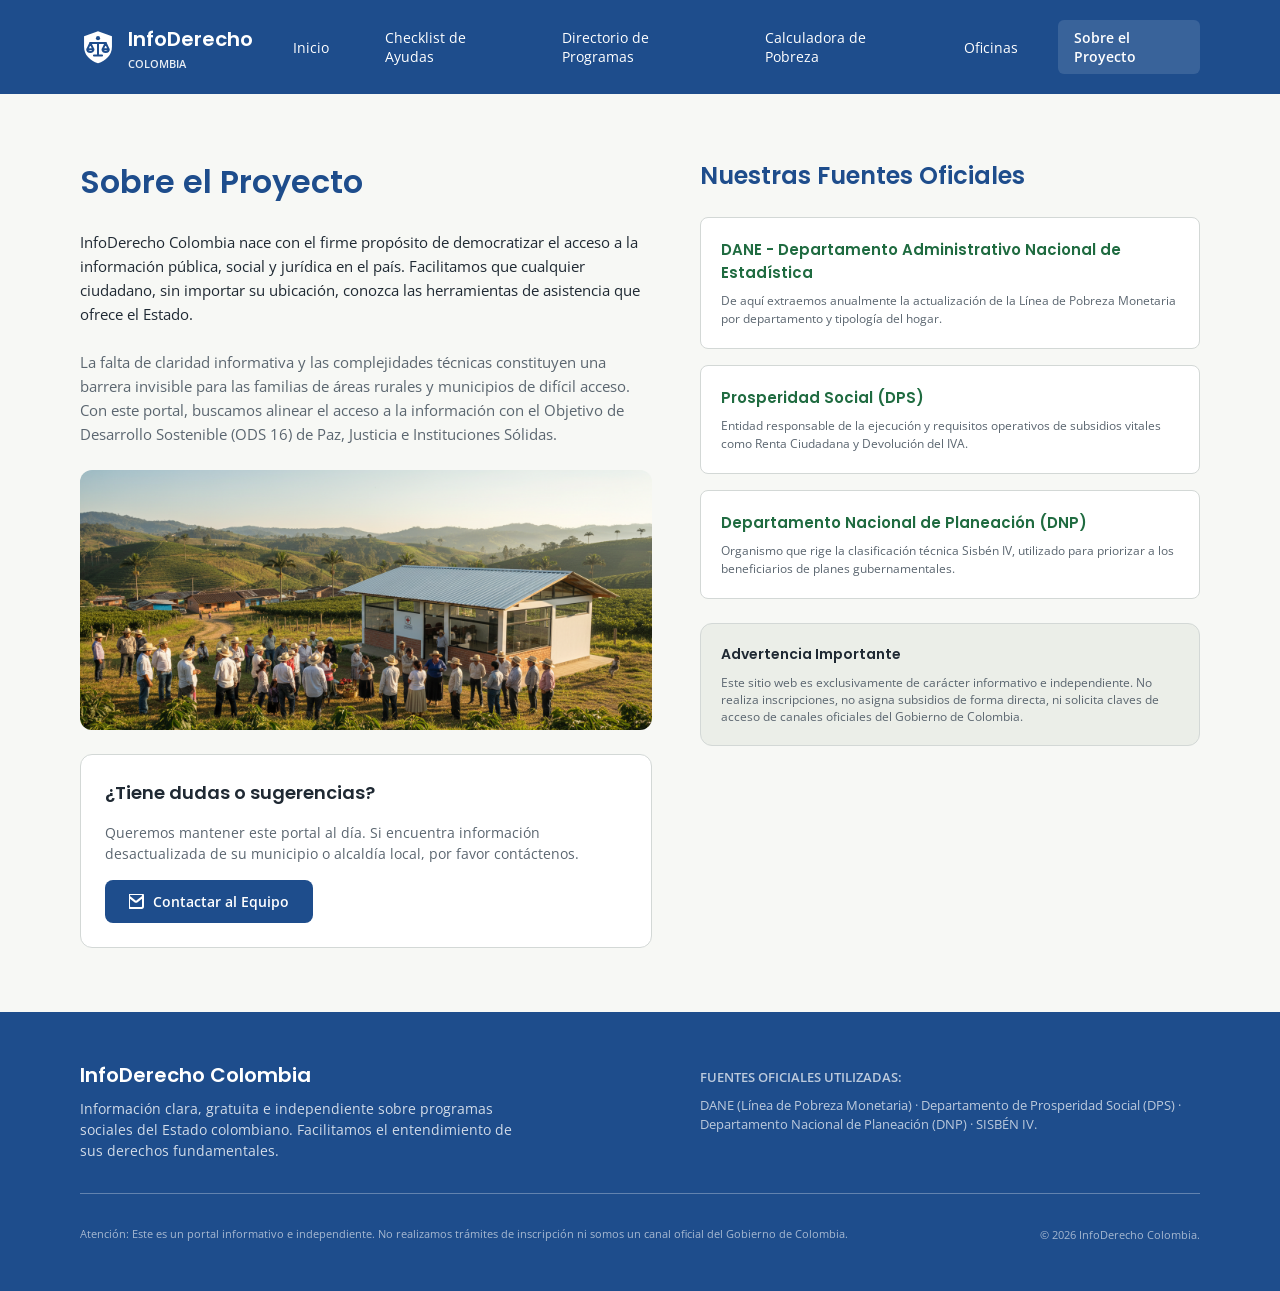
==== commit 8ad9115c: "Agregar validaciones de formularios Valida ingresos, selects y municipio en calculadora, checklist y" ====
--- a/pages/acerca.html
+++ b/pages/acerca.html
@@ -104,6 +104,7 @@
     </div>
   </footer>
 
+  <script src="../js/validaciones.js"></script>
   <script src="../js/main.js"></script>
 </body>
 </html>
--- a/css/styles.css
+++ b/css/styles.css
@@ -306,6 +306,16 @@
   color: var(--muted);
 }
 
+.field__error {
+  font-size: calc(11px * var(--text-scale));
+  font-weight: 600;
+  color: var(--error);
+}
+
+.control:has([aria-invalid="true"]) {
+  border-color: var(--error);
+}
+
 .control {
   display: flex;
   align-items: center;
